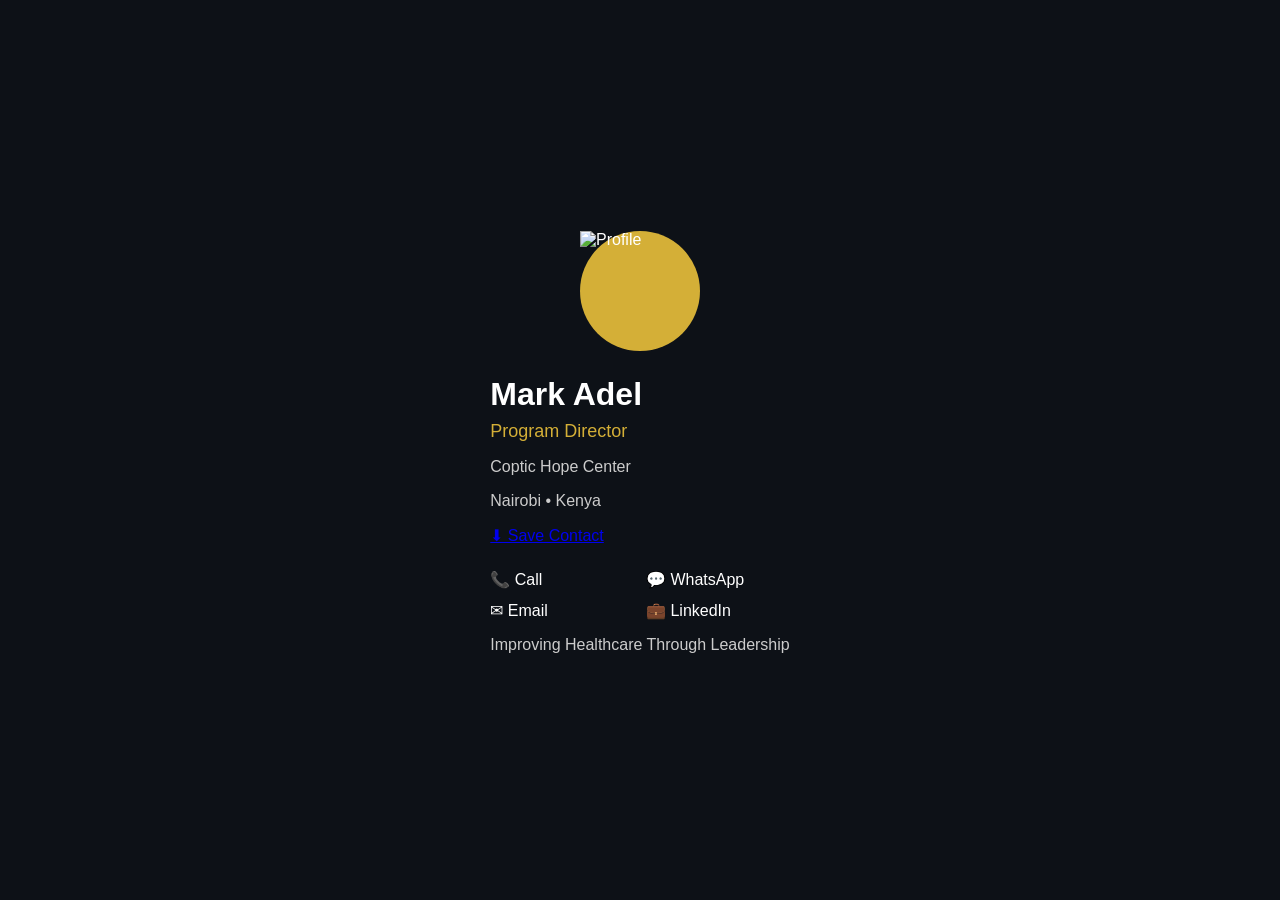
==== index.html @ cf298c5e "Refactor index.html to enhance structure and styling" ====
<!DOCTYPE html>
<html lang="en">
<head>

<meta charset="UTF-8">
<meta name="viewport" content="width=device-width, initial-scale=1.0">

<title>Mark Adel</title>

<link rel="stylesheet" href="style.css">

<link rel="preconnect" href="https://fonts.googleapis.com">
<link rel="preconnect" href="https://fonts.gstatic.com" crossorigin>

<link href="https://fonts.googleapis.com/css2?family=Cormorant+Garamond:wght@600;700&family=Inter:wght@300;400;500;600&display=swap" rel="stylesheet">

</head>

<body>

<div class="background"></div>

<div class="glass-card">

<div class="gold-glow"></div>

<div class="photo">

<img src="assets/images/profile.jpg"
id="profileImage"
alt="Profile">

</div>

<h1 id="name">
Loading...
</h1>

<h2 id="title">
</h2>

<p id="organization">
</p>

<p class="location">

Nairobi • Kenya

</p>

<div class="main-action">

<a
id="saveContact"
href="Mark_Adel.vcf"
class="save-button">

⬇ Save Contact

</a>

</div>

<div class="actions">

<a
id="callButton"
class="action">

📞

<span>Call</span>

</a>

<a
id="whatsappButton"
class="action">

💬

<span>WhatsApp</span>

</a>

<a
id="emailButton"
class="action">

✉

<span>Email</span>

</a>

<a
id="linkedinButton"
class="action">

💼

<span>LinkedIn</span>

</a>

</div>

<p class="quote">

Improving Healthcare Through Leadership

</p>

</div>

<script src="script.js"></script>

</body>
</html>
---- style.css ----
body{
    margin:0;
    background:#0d1117;
    color:white;
    font-family:Arial, Helvetica, sans-serif;
    display:flex;
    justify-content:center;
    align-items:center;
    min-height:100vh;
    padding:20px;
    box-sizing:border-box;
}

.card{
    width:360px;
    max-width:100%;
    background:#161b22;
    border-radius:20px;
    padding:40px;
    text-align:center;
    box-shadow:0 15px 40px rgba(0,0,0,.45);
    box-sizing:border-box;
}

.photo{
    width:120px;
    height:120px;
    border-radius:50%;
    background:#d4af37;
    margin:auto;
    margin-bottom:25px;
}

h1{
    margin:0;
}

h2{
    margin-top:8px;
    color:#d4af37;
    font-size:18px;
    font-weight:normal;
}

p{
    color:#cccccc;
}

button{
    margin-top:25px;
    width:100%;
    height:50px;
    border:none;
    border-radius:10px;
    background:#d4af37;
    color:black;
    font-size:18px;
    cursor:pointer;
}
.actions{
    margin-top:25px;
    display:grid;
    grid-template-columns:1fr 1fr;
    gap:12px;
}

.action-button{
    min-height:48px;
    display:flex;
    justify-content:center;
    align-items:center;
    border-radius:10px;
    background:#d4af37;
    color:black;
    text-decoration:none;
    font-size:16px;
    font-weight:bold;
    transition:transform .2s ease, filter .2s ease;
}

.action-button:hover{
    transform:translateY(-2px);
    filter:brightness(1.08);
}
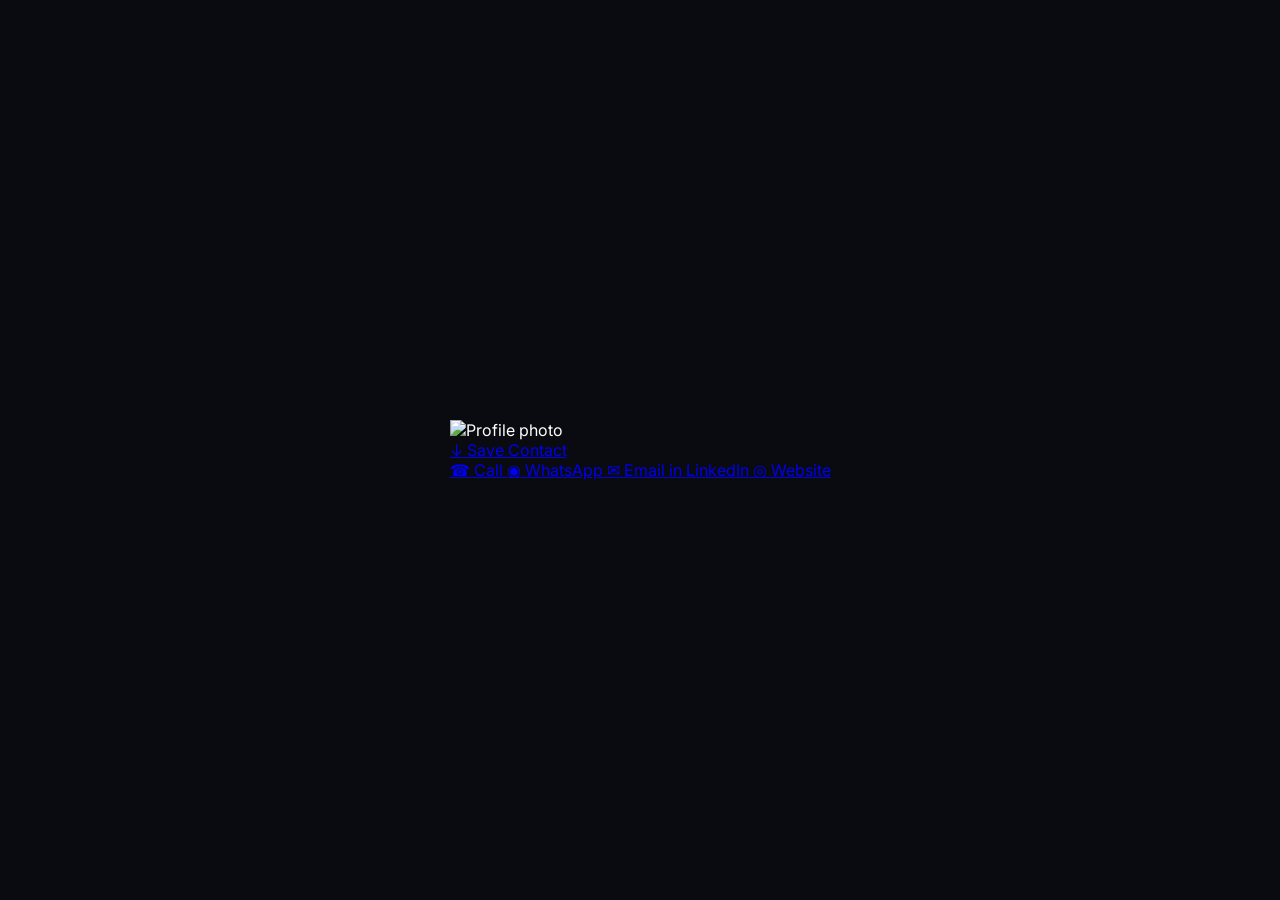
==== commit f8116872: "Refactor index.html structure and content" ====
--- a/index.html
+++ b/index.html
@@ -1,119 +1,94 @@
 <!DOCTYPE html>
 <html lang="en">
 <head>
+  <meta charset="UTF-8">
+  <meta name="viewport" content="width=device-width, initial-scale=1.0">
 
-<meta charset="UTF-8">
-<meta name="viewport" content="width=device-width, initial-scale=1.0">
+  <title>Digital Contact Card</title>
 
-<title>Mark Adel</title>
+  <link rel="stylesheet" href="style.css">
 
-<link rel="stylesheet" href="style.css">
-
-<link rel="preconnect" href="https://fonts.googleapis.com">
-<link rel="preconnect" href="https://fonts.gstatic.com" crossorigin>
-
-<link href="https://fonts.googleapis.com/css2?family=Cormorant+Garamond:wght@600;700&family=Inter:wght@300;400;500;600&display=swap" rel="stylesheet">
-
+  <link rel="preconnect" href="https://fonts.googleapis.com">
+  <link rel="preconnect" href="https://fonts.gstatic.com" crossorigin>
+  <link href="https://fonts.googleapis.com/css2?family=Cormorant+Garamond:wght@600;700&family=Inter:wght@400;500;600;700&display=swap" rel="stylesheet">
 </head>
 
 <body>
 
-<div class="background"></div>
+  <main class="page-shell">
 
-<div class="glass-card">
+    <section class="contact-card">
 
-<div class="gold-glow"></div>
+      <div class="ambient ambient-top"></div>
+      <div class="ambient ambient-bottom"></div>
 
-<div class="photo">
+      <div class="profile-section">
 
-<img src="assets/images/profile.jpg"
-id="profileImage"
-alt="Profile">
+        <div class="photo-frame">
+          <img
+            id="profilePhoto"
+            class="profile-photo"
+            src=""
+            alt="Profile photo"
+          >
+        </div>
 
-</div>
+        <h1 id="profileName" class="profile-name"></h1>
 
-<h1 id="name">
-Loading...
-</h1>
+        <p id="profileTitle" class="profile-title"></p>
 
-<h2 id="title">
-</h2>
+        <p id="profileOrganization" class="profile-organization"></p>
 
-<p id="organization">
-</p>
+        <p id="profileLocation" class="profile-location"></p>
 
-<p class="location">
+      </div>
 
-Nairobi • Kenya
+      <a
+        id="saveContactButton"
+        class="save-contact-button"
+        href="#"
+        download
+      >
+        <span class="button-icon">↓</span>
+        <span>Save Contact</span>
+      </a>
 
-</p>
+      <div class="action-grid">
 
-<div class="main-action">
+        <a id="callButton" class="action-card" href="#">
+          <span class="action-icon">☎</span>
+          <span class="action-label">Call</span>
+        </a>
 
-<a
-id="saveContact"
-href="Mark_Adel.vcf"
-class="save-button">
+        <a id="whatsappButton" class="action-card" href="#" target="_blank" rel="noopener">
+          <span class="action-icon">◉</span>
+          <span class="action-label">WhatsApp</span>
+        </a>
 
-⬇ Save Contact
+        <a id="emailButton" class="action-card" href="#">
+          <span class="action-icon">✉</span>
+          <span class="action-label">Email</span>
+        </a>
 
-</a>
+        <a id="linkedinButton" class="action-card" href="#" target="_blank" rel="noopener">
+          <span class="action-icon linkedin-icon">in</span>
+          <span class="action-label">LinkedIn</span>
+        </a>
 
-</div>
+        <a id="websiteButton" class="action-card action-card-wide" href="#" target="_blank" rel="noopener">
+          <span class="action-icon">◎</span>
+          <span class="action-label">Website</span>
+        </a>
 
-<div class="actions">
+      </div>
 
-<a
-id="callButton"
-class="action">
+      <p id="profileTagline" class="profile-tagline"></p>
 
-📞
+    </section>
 
-<span>Call</span>
+  </main>
 
-</a>
-
-<a
-id="whatsappButton"
-class="action">
-
-💬
-
-<span>WhatsApp</span>
-
-</a>
-
-<a
-id="emailButton"
-class="action">
-
-✉
-
-<span>Email</span>
-
-</a>
-
-<a
-id="linkedinButton"
-class="action">
-
-💼
-
-<span>LinkedIn</span>
-
-</a>
-
-</div>
-
-<p class="quote">
-
-Improving Healthcare Through Leadership
-
-</p>
-
-</div>
-
-<script src="script.js"></script>
+  <script src="script.js"></script>
 
 </body>
 </html>
--- a/style.css
+++ b/style.css
@@ -1,85 +1,373 @@
+/* ---------- GOOGLE FONTS ---------- */
+
+*{
+    margin:0;
+    padding:0;
+    box-sizing:border-box;
+}
 
 body{
-    margin:0;
-    background:#0d1117;
+
+    font-family:'Inter',sans-serif;
+
+    background:#090B10;
+
     color:white;
-    font-family:Arial, Helvetica, sans-serif;
+
+    min-height:100vh;
+
     display:flex;
+
     justify-content:center;
+
     align-items:center;
-    min-height:100vh;
-    padding:20px;
-    box-sizing:border-box;
-}
-
-.card{
-    width:360px;
-    max-width:100%;
-    background:#161b22;
-    border-radius:20px;
-    padding:40px;
+
+    overflow:hidden;
+
+}
+
+/* ---------- BACKGROUND ---------- */
+
+.background{
+
+    position:fixed;
+
+    inset:0;
+
+    background:
+
+    radial-gradient(circle at top,
+    rgba(212,175,55,.22),
+    transparent 40%),
+
+    radial-gradient(circle at bottom,
+    rgba(255,255,255,.05),
+    transparent 50%),
+
+    #090B10;
+
+}
+
+/* ---------- CARD ---------- */
+
+.glass-card{
+
+    position:relative;
+
+    width:min(420px,92vw);
+
+    padding:45px;
+
+    border-radius:32px;
+
+    background:rgba(255,255,255,.06);
+
+    backdrop-filter:blur(24px);
+
+    -webkit-backdrop-filter:blur(24px);
+
+    border:1px solid rgba(255,255,255,.10);
+
+    box-shadow:
+
+    0 25px 60px rgba(0,0,0,.45),
+
+    inset 0 1px rgba(255,255,255,.08);
+
     text-align:center;
-    box-shadow:0 15px 40px rgba(0,0,0,.45);
-    box-sizing:border-box;
-}
+
+    overflow:hidden;
+
+}
+
+/* ---------- GOLD GLOW ---------- */
+
+.gold-glow{
+
+    position:absolute;
+
+    width:320px;
+
+    height:320px;
+
+    border-radius:50%;
+
+    background:
+
+    radial-gradient(circle,
+
+    rgba(212,175,55,.30),
+
+    transparent 70%);
+
+    top:-170px;
+
+    left:50%;
+
+    transform:translateX(-50%);
+
+}
+
+/* ---------- PHOTO ---------- */
 
 .photo{
-    width:120px;
-    height:120px;
+
+    position:relative;
+
+    width:150px;
+
+    height:150px;
+
+    margin:auto;
+
     border-radius:50%;
-    background:#d4af37;
-    margin:auto;
-    margin-bottom:25px;
-}
+
+    overflow:hidden;
+
+    border:3px solid rgba(212,175,55,.9);
+
+    box-shadow:
+
+    0 0 35px rgba(212,175,55,.25);
+
+    margin-bottom:28px;
+
+}
+
+.photo img{
+
+    width:100%;
+
+    height:100%;
+
+    object-fit:cover;
+
+}
+
+/* ---------- NAME ---------- */
 
 h1{
-    margin:0;
+
+    font-family:'Cormorant Garamond',serif;
+
+    font-size:48px;
+
+    font-weight:700;
+
+    letter-spacing:.5px;
+
 }
 
 h2{
+
     margin-top:8px;
-    color:#d4af37;
+
+    color:#D4AF37;
+
+    font-weight:500;
+
     font-size:18px;
-    font-weight:normal;
-}
-
-p{
-    color:#cccccc;
-}
-
-button{
-    margin-top:25px;
+
+}
+
+#organization{
+
+    margin-top:8px;
+
+    color:#C8C8C8;
+
+}
+
+.location{
+
+    margin-top:10px;
+
+    color:#9f9f9f;
+
+    font-size:14px;
+
+}
+/* ---------- SAVE CONTACT BUTTON ---------- */
+
+.main-action{
+
+    margin-top:32px;
+
+}
+
+.save-button{
+
+    display:block;
+
     width:100%;
-    height:50px;
-    border:none;
-    border-radius:10px;
-    background:#d4af37;
-    color:black;
+
+    padding:18px;
+
+    border-radius:18px;
+
+    text-decoration:none;
+
+    font-weight:700;
+
     font-size:18px;
-    cursor:pointer;
-}
+
+    color:#111;
+
+    background:linear-gradient(
+        135deg,
+        #F4D77A,
+        #D4AF37,
+        #B8860B
+    );
+
+    transition:.30s;
+
+    box-shadow:
+    0 15px 35px rgba(212,175,55,.25);
+
+}
+
+.save-button:hover{
+
+    transform:translateY(-3px);
+
+    box-shadow:
+    0 20px 45px rgba(212,175,55,.45);
+
+}
+
+/* ---------- ACTIONS ---------- */
+
 .actions{
-    margin-top:25px;
+
+    margin-top:28px;
+
     display:grid;
-    grid-template-columns:1fr 1fr;
-    gap:12px;
-}
-
-.action-button{
-    min-height:48px;
+
+    grid-template-columns:repeat(2,1fr);
+
+    gap:18px;
+
+}
+
+.action{
+
+    background:rgba(255,255,255,.05);
+
+    border:1px solid rgba(255,255,255,.08);
+
+    border-radius:18px;
+
+    padding:22px 15px;
+
+    color:white;
+
+    text-decoration:none;
+
     display:flex;
+
+    flex-direction:column;
+
+    align-items:center;
+
     justify-content:center;
-    align-items:center;
-    border-radius:10px;
-    background:#d4af37;
-    color:black;
-    text-decoration:none;
-    font-size:16px;
-    font-weight:bold;
-    transition:transform .2s ease, filter .2s ease;
-}
-
-.action-button:hover{
-    transform:translateY(-2px);
-    filter:brightness(1.08);
-}
+
+    gap:10px;
+
+    font-size:28px;
+
+    transition:.30s;
+
+    backdrop-filter:blur(8px);
+
+}
+
+.action span{
+
+    font-size:14px;
+
+    font-weight:600;
+
+}
+
+.action:hover{
+
+    transform:translateY(-6px);
+
+    border-color:#D4AF37;
+
+    box-shadow:
+
+    0 12px 35px rgba(212,175,55,.18);
+
+}
+
+/* ---------- QUOTE ---------- */
+
+.quote{
+
+    margin-top:38px;
+
+    color:#D4AF37;
+
+    font-size:15px;
+
+    font-style:italic;
+
+    line-height:1.7;
+
+}
+
+/* ---------- MOBILE ---------- */
+
+@media(max-width:480px){
+
+.glass-card{
+
+padding:32px 24px;
+
+}
+
+.photo{
+
+width:130px;
+
+height:130px;
+
+}
+
+h1{
+
+font-size:38px;
+
+}
+
+}
+
+/* ---------- ANIMATION ---------- */
+
+.glass-card{
+
+animation:fadeUp .8s ease;
+
+}
+
+@keyframes fadeUp{
+
+from{
+
+opacity:0;
+
+transform:translateY(40px);
+
+}
+
+to{
+
+opacity:1;
+
+transform:translateY(0);
+
+}
+
+}
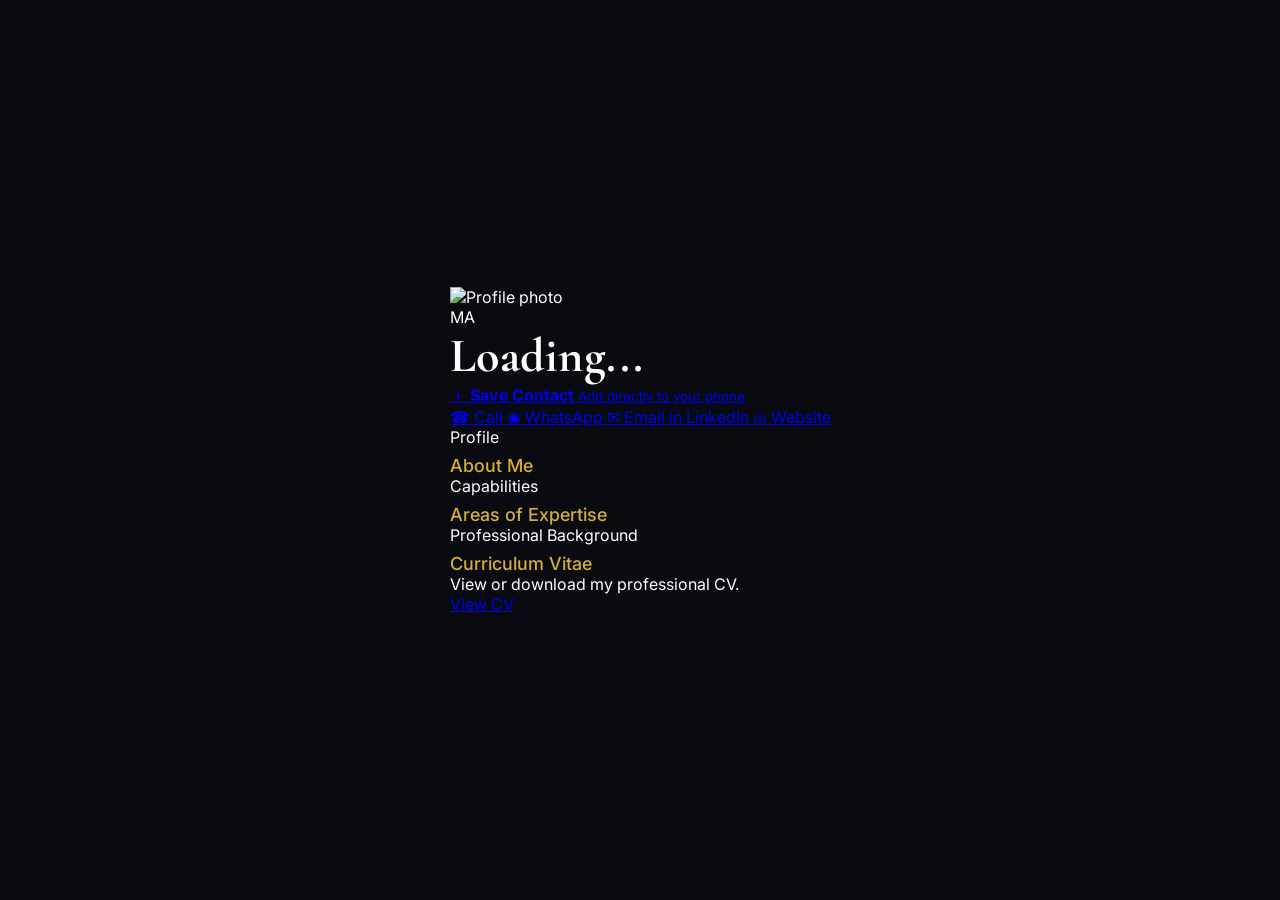
==== commit f4e17a22: "Refactor index.html for improved structure and semantics" ====
--- a/index.html
+++ b/index.html
@@ -2,27 +2,42 @@
 <html lang="en">
 <head>
   <meta charset="UTF-8">
-  <meta name="viewport" content="width=device-width, initial-scale=1.0">
-
-  <title>Digital Contact Card</title>
+
+  <meta
+    name="viewport"
+    content="width=device-width, initial-scale=1.0"
+  >
+
+  <meta
+    name="description"
+    content="Digital contact card and professional profile"
+  >
+
+  <title>Mark Adel</title>
 
   <link rel="stylesheet" href="style.css">
 
   <link rel="preconnect" href="https://fonts.googleapis.com">
   <link rel="preconnect" href="https://fonts.gstatic.com" crossorigin>
-  <link href="https://fonts.googleapis.com/css2?family=Cormorant+Garamond:wght@600;700&family=Inter:wght@400;500;600;700&display=swap" rel="stylesheet">
+
+  <link
+    href="https://fonts.googleapis.com/css2?family=Cormorant+Garamond:wght@600;700&family=Inter:wght@400;500;600;700&display=swap"
+    rel="stylesheet"
+  >
 </head>
 
 <body>
 
-  <main class="page-shell">
-
-    <section class="contact-card">
-
-      <div class="ambient ambient-top"></div>
-      <div class="ambient ambient-bottom"></div>
-
-      <div class="profile-section">
+  <div class="page-background">
+    <div class="background-orb background-orb-one"></div>
+    <div class="background-orb background-orb-two"></div>
+  </div>
+
+  <main class="page-container">
+
+    <section id="contactCard" class="contact-card">
+
+      <header class="profile-header">
 
         <div class="photo-frame">
           <img
@@ -31,17 +46,29 @@
             src=""
             alt="Profile photo"
           >
+
+          <div id="photoFallback" class="photo-fallback">
+            MA
+          </div>
         </div>
 
-        <h1 id="profileName" class="profile-name"></h1>
+        <h1 id="profileName" class="profile-name">
+          Loading...
+        </h1>
 
         <p id="profileTitle" class="profile-title"></p>
 
-        <p id="profileOrganization" class="profile-organization"></p>
-
-        <p id="profileLocation" class="profile-location"></p>
-
-      </div>
+        <p
+          id="profileOrganization"
+          class="profile-organization"
+        ></p>
+
+        <p
+          id="profileLocation"
+          class="profile-location"
+        ></p>
+
+      </header>
 
       <a
         id="saveContactButton"
@@ -49,40 +76,128 @@
         href="#"
         download
       >
-        <span class="button-icon">↓</span>
-        <span>Save Contact</span>
+        <span class="save-contact-icon">＋</span>
+
+        <span>
+          <strong>Save Contact</strong>
+          <small>Add directly to your phone</small>
+        </span>
       </a>
 
-      <div class="action-grid">
-
-        <a id="callButton" class="action-card" href="#">
+      <div id="actionGrid" class="action-grid">
+
+        <a
+          id="callButton"
+          class="action-button"
+          href="#"
+        >
           <span class="action-icon">☎</span>
           <span class="action-label">Call</span>
         </a>
 
-        <a id="whatsappButton" class="action-card" href="#" target="_blank" rel="noopener">
+        <a
+          id="whatsappButton"
+          class="action-button"
+          href="#"
+          target="_blank"
+          rel="noopener"
+        >
           <span class="action-icon">◉</span>
           <span class="action-label">WhatsApp</span>
         </a>
 
-        <a id="emailButton" class="action-card" href="#">
+        <a
+          id="emailButton"
+          class="action-button"
+          href="#"
+        >
           <span class="action-icon">✉</span>
           <span class="action-label">Email</span>
         </a>
 
-        <a id="linkedinButton" class="action-card" href="#" target="_blank" rel="noopener">
+        <a
+          id="linkedinButton"
+          class="action-button"
+          href="#"
+          target="_blank"
+          rel="noopener"
+        >
           <span class="action-icon linkedin-icon">in</span>
           <span class="action-label">LinkedIn</span>
         </a>
 
-        <a id="websiteButton" class="action-card action-card-wide" href="#" target="_blank" rel="noopener">
+        <a
+          id="websiteButton"
+          class="action-button action-button-wide"
+          href="#"
+          target="_blank"
+          rel="noopener"
+        >
           <span class="action-icon">◎</span>
           <span class="action-label">Website</span>
         </a>
 
       </div>
 
-      <p id="profileTagline" class="profile-tagline"></p>
+      <p
+        id="profileTagline"
+        class="profile-tagline"
+      ></p>
+
+    </section>
+
+    <section
+      id="executiveSection"
+      class="executive-section"
+    >
+
+      <article
+        id="aboutSection"
+        class="profile-panel"
+      >
+        <span class="section-label">Profile</span>
+
+        <h2>About Me</h2>
+
+        <p id="aboutText"></p>
+      </article>
+
+      <article
+        id="expertiseSection"
+        class="profile-panel"
+      >
+        <span class="section-label">Capabilities</span>
+
+        <h2>Areas of Expertise</h2>
+
+        <div
+          id="expertiseList"
+          class="expertise-list"
+        ></div>
+      </article>
+
+      <article
+        id="cvSection"
+        class="profile-panel"
+      >
+        <span class="section-label">Professional Background</span>
+
+        <h2>Curriculum Vitae</h2>
+
+        <p>
+          View or download my professional CV.
+        </p>
+
+        <a
+          id="cvButton"
+          class="secondary-button"
+          href="#"
+          target="_blank"
+          rel="noopener"
+        >
+          View CV
+        </a>
+      </article>
 
     </section>
 
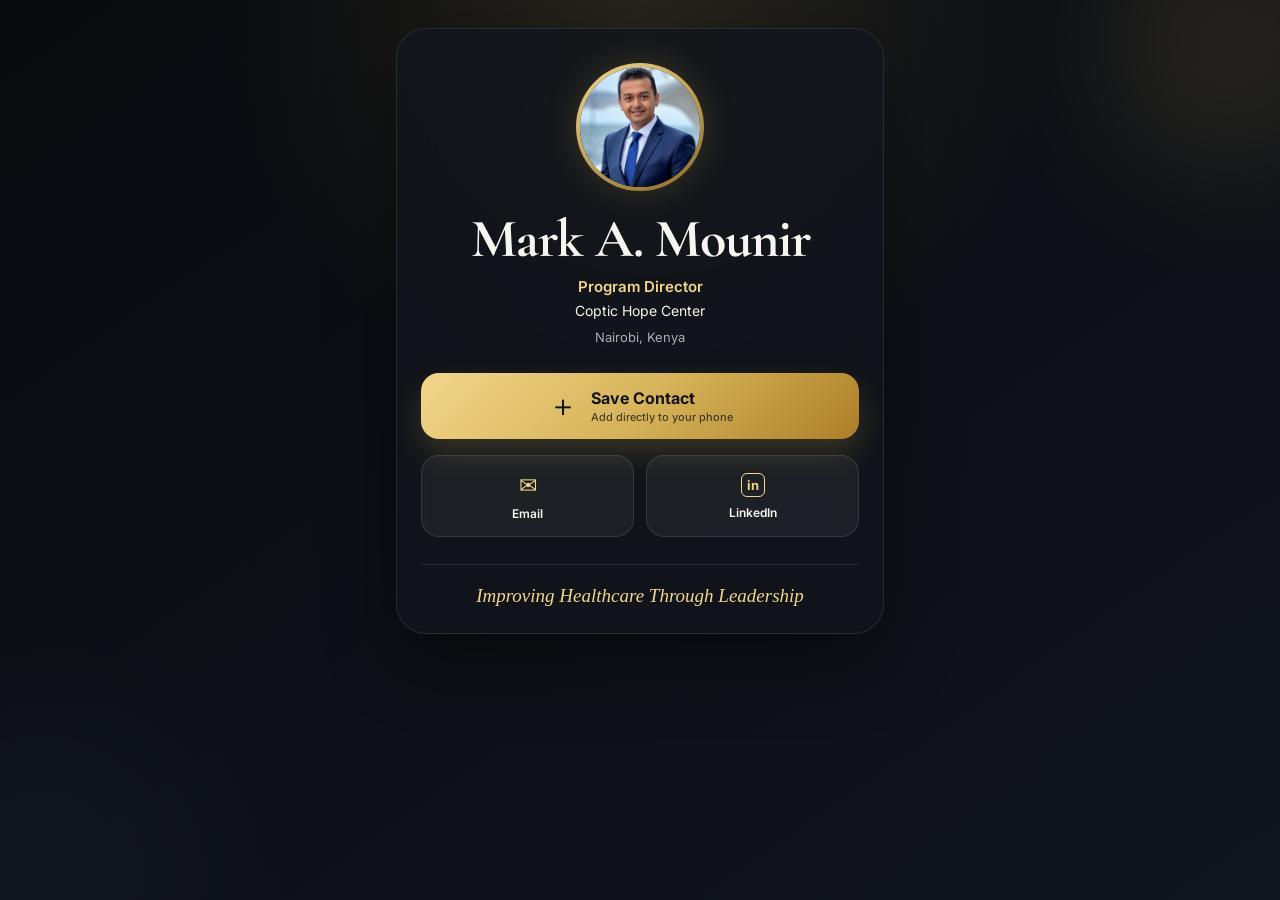
==== commit e61083a3: "Add files via upload" ====
--- a/index.html
+++ b/index.html
@@ -203,6 +203,7 @@
 
   </main>
 
+  <script src="analytics.js"></script>
   <script src="script.js"></script>
 
 </body>
--- a/style.css
+++ b/style.css
@@ -1,373 +1,350 @@
-/* ---------- GOOGLE FONTS ---------- */
-
-*{
-    margin:0;
-    padding:0;
-    box-sizing:border-box;
-}
-
-body{
-
-    font-family:'Inter',sans-serif;
-
-    background:#090B10;
-
-    color:white;
-
-    min-height:100vh;
-
-    display:flex;
-
-    justify-content:center;
-
-    align-items:center;
-
-    overflow:hidden;
-
-}
-
-/* ---------- BACKGROUND ---------- */
-
-.background{
-
-    position:fixed;
-
-    inset:0;
-
-    background:
-
-    radial-gradient(circle at top,
-    rgba(212,175,55,.22),
-    transparent 40%),
-
-    radial-gradient(circle at bottom,
-    rgba(255,255,255,.05),
-    transparent 50%),
-
-    #090B10;
-
-}
-
-/* ---------- CARD ---------- */
-
-.glass-card{
-
-    position:relative;
-
-    width:min(420px,92vw);
-
-    padding:45px;
-
-    border-radius:32px;
-
-    background:rgba(255,255,255,.06);
-
-    backdrop-filter:blur(24px);
-
-    -webkit-backdrop-filter:blur(24px);
-
-    border:1px solid rgba(255,255,255,.10);
-
-    box-shadow:
-
-    0 25px 60px rgba(0,0,0,.45),
-
-    inset 0 1px rgba(255,255,255,.08);
-
-    text-align:center;
-
-    overflow:hidden;
-
-}
-
-/* ---------- GOLD GLOW ---------- */
-
-.gold-glow{
-
-    position:absolute;
-
-    width:320px;
-
-    height:320px;
-
-    border-radius:50%;
-
-    background:
-
-    radial-gradient(circle,
-
-    rgba(212,175,55,.30),
-
-    transparent 70%);
-
-    top:-170px;
-
-    left:50%;
-
-    transform:translateX(-50%);
-
-}
-
-/* ---------- PHOTO ---------- */
-
-.photo{
-
-    position:relative;
-
-    width:150px;
-
-    height:150px;
-
-    margin:auto;
-
-    border-radius:50%;
-
-    overflow:hidden;
-
-    border:3px solid rgba(212,175,55,.9);
-
-    box-shadow:
-
-    0 0 35px rgba(212,175,55,.25);
-
-    margin-bottom:28px;
-
-}
-
-.photo img{
-
-    width:100%;
-
-    height:100%;
-
-    object-fit:cover;
-
-}
-
-/* ---------- NAME ---------- */
-
-h1{
-
-    font-family:'Cormorant Garamond',serif;
-
-    font-size:48px;
-
-    font-weight:700;
-
-    letter-spacing:.5px;
-
-}
-
-h2{
-
-    margin-top:8px;
-
-    color:#D4AF37;
-
-    font-weight:500;
-
-    font-size:18px;
-
-}
-
-#organization{
-
-    margin-top:8px;
-
-    color:#C8C8C8;
-
-}
-
-.location{
-
-    margin-top:10px;
-
-    color:#9f9f9f;
-
-    font-size:14px;
-
-}
-/* ---------- SAVE CONTACT BUTTON ---------- */
-
-.main-action{
-
-    margin-top:32px;
-
-}
-
-.save-button{
-
-    display:block;
-
-    width:100%;
-
-    padding:18px;
-
-    border-radius:18px;
-
-    text-decoration:none;
-
-    font-weight:700;
-
-    font-size:18px;
-
-    color:#111;
-
-    background:linear-gradient(
-        135deg,
-        #F4D77A,
-        #D4AF37,
-        #B8860B
-    );
-
-    transition:.30s;
-
-    box-shadow:
-    0 15px 35px rgba(212,175,55,.25);
-
-}
-
-.save-button:hover{
-
-    transform:translateY(-3px);
-
-    box-shadow:
-    0 20px 45px rgba(212,175,55,.45);
-
-}
-
-/* ---------- ACTIONS ---------- */
-
-.actions{
-
-    margin-top:28px;
-
-    display:grid;
-
-    grid-template-columns:repeat(2,1fr);
-
-    gap:18px;
-
-}
-
-.action{
-
-    background:rgba(255,255,255,.05);
-
-    border:1px solid rgba(255,255,255,.08);
-
-    border-radius:18px;
-
-    padding:22px 15px;
-
-    color:white;
-
-    text-decoration:none;
-
-    display:flex;
-
-    flex-direction:column;
-
-    align-items:center;
-
-    justify-content:center;
-
-    gap:10px;
-
-    font-size:28px;
-
-    transition:.30s;
-
-    backdrop-filter:blur(8px);
-
-}
-
-.action span{
-
-    font-size:14px;
-
-    font-weight:600;
-
-}
-
-.action:hover{
-
-    transform:translateY(-6px);
-
-    border-color:#D4AF37;
-
-    box-shadow:
-
-    0 12px 35px rgba(212,175,55,.18);
-
-}
-
-/* ---------- QUOTE ---------- */
-
-.quote{
-
-    margin-top:38px;
-
-    color:#D4AF37;
-
-    font-size:15px;
-
-    font-style:italic;
-
-    line-height:1.7;
-
-}
-
-/* ---------- MOBILE ---------- */
-
-@media(max-width:480px){
-
-.glass-card{
-
-padding:32px 24px;
-
-}
-
-.photo{
-
-width:130px;
-
-height:130px;
-
-}
-
-h1{
-
-font-size:38px;
-
-}
-
-}
-
-/* ---------- ANIMATION ---------- */
-
-.glass-card{
-
-animation:fadeUp .8s ease;
-
-}
-
-@keyframes fadeUp{
-
-from{
-
-opacity:0;
-
-transform:translateY(40px);
-
-}
-
-to{
-
-opacity:1;
-
-transform:translateY(0);
-
-}
-
-}
+* {
+  box-sizing: border-box;
+  margin: 0;
+  padding: 0;
+}
+
+:root {
+  --background: #080a0e;
+  --panel: rgba(18, 21, 28, 0.82);
+  --panel-soft: rgba(255, 255, 255, 0.055);
+  --border: rgba(255, 255, 255, 0.1);
+  --gold: #d7b45a;
+  --gold-light: #f1d68b;
+  --text: #f7f5ef;
+  --muted: #a9adb7;
+}
+
+html {
+  scroll-behavior: smooth;
+}
+
+body {
+  min-height: 100vh;
+  font-family: "Inter", sans-serif;
+  color: var(--text);
+  background: var(--background);
+}
+
+.page-background {
+  position: fixed;
+  inset: 0;
+  overflow: hidden;
+  z-index: -1;
+  background:
+    radial-gradient(circle at top, rgba(215, 180, 90, 0.14), transparent 38%),
+    linear-gradient(145deg, #080a0e, #11151d);
+}
+
+.background-orb {
+  position: absolute;
+  border-radius: 50%;
+  filter: blur(70px);
+  opacity: 0.45;
+}
+
+.background-orb-one {
+  width: 260px;
+  height: 260px;
+  top: -90px;
+  right: -80px;
+  background: rgba(215, 180, 90, 0.28);
+}
+
+.background-orb-two {
+  width: 320px;
+  height: 320px;
+  bottom: -130px;
+  left: -120px;
+  background: rgba(77, 98, 146, 0.2);
+}
+
+.page-container {
+  width: min(100%, 520px);
+  margin: 0 auto;
+  padding: 28px 16px 56px;
+}
+
+.contact-card {
+  position: relative;
+  padding: 34px 24px 26px;
+  border: 1px solid var(--border);
+  border-radius: 30px;
+  background: var(--panel);
+  backdrop-filter: blur(24px);
+  -webkit-backdrop-filter: blur(24px);
+  box-shadow: 0 28px 70px rgba(0, 0, 0, 0.42);
+  overflow: hidden;
+}
+
+.profile-header {
+  text-align: center;
+}
+
+.photo-frame {
+  width: 128px;
+  height: 128px;
+  margin: 0 auto 22px;
+  position: relative;
+  border-radius: 50%;
+  padding: 4px;
+  background: linear-gradient(145deg, var(--gold-light), #8c6b24);
+  box-shadow: 0 0 34px rgba(215, 180, 90, 0.2);
+}
+
+.profile-photo,
+.photo-fallback {
+  width: 100%;
+  height: 100%;
+  border-radius: 50%;
+}
+
+.profile-photo {
+  display: none;
+  object-fit: cover;
+  background: #141820;
+}
+
+.photo-fallback {
+  display: grid;
+  place-items: center;
+  font-family: "Cormorant Garamond", serif;
+  font-size: 38px;
+  font-weight: 700;
+  color: #111318;
+  background: linear-gradient(145deg, #f2d990, #b98c2f);
+}
+
+.profile-name {
+  font-family: "Cormorant Garamond", serif;
+  font-size: clamp(42px, 11vw, 54px);
+  line-height: 0.95;
+  letter-spacing: -1px;
+}
+
+.profile-title {
+  margin-top: 13px;
+  color: var(--gold-light);
+  font-size: 15px;
+  font-weight: 600;
+}
+
+.profile-organization {
+  margin-top: 6px;
+  color: var(--text);
+  font-size: 14px;
+}
+
+.profile-location {
+  margin-top: 10px;
+  color: var(--muted);
+  font-size: 13px;
+}
+
+.save-contact-button {
+  margin-top: 28px;
+  min-height: 66px;
+  padding: 12px 18px;
+  border-radius: 18px;
+  display: flex;
+  align-items: center;
+  justify-content: center;
+  gap: 13px;
+  color: #111318;
+  text-decoration: none;
+  background: linear-gradient(135deg, var(--gold-light), var(--gold), #ac7f29);
+  box-shadow: 0 14px 30px rgba(215, 180, 90, 0.2);
+  transition: transform 0.2s ease, box-shadow 0.2s ease;
+}
+
+.save-contact-button:hover {
+  transform: translateY(-2px);
+  box-shadow: 0 18px 38px rgba(215, 180, 90, 0.3);
+}
+
+.save-contact-icon {
+  font-size: 30px;
+  font-weight: 300;
+}
+
+.save-contact-button span:last-child {
+  display: flex;
+  flex-direction: column;
+}
+
+.save-contact-button strong {
+  font-size: 16px;
+}
+
+.save-contact-button small {
+  margin-top: 2px;
+  font-size: 11px;
+  font-weight: 500;
+  opacity: 0.72;
+}
+
+.action-grid {
+  margin-top: 16px;
+  display: grid;
+  grid-template-columns: repeat(2, 1fr);
+  gap: 12px;
+}
+
+.action-button {
+  min-height: 82px;
+  padding: 14px 10px;
+  border: 1px solid var(--border);
+  border-radius: 18px;
+  display: flex;
+  flex-direction: column;
+  align-items: center;
+  justify-content: center;
+  gap: 8px;
+  color: var(--text);
+  text-decoration: none;
+  background: var(--panel-soft);
+  transition:
+    transform 0.2s ease,
+    border-color 0.2s ease,
+    background 0.2s ease;
+}
+
+.action-button:hover {
+  transform: translateY(-3px);
+  border-color: rgba(215, 180, 90, 0.55);
+  background: rgba(215, 180, 90, 0.07);
+}
+
+.action-button-wide {
+  grid-column: 1 / -1;
+}
+
+.action-icon {
+  font-size: 22px;
+  color: var(--gold-light);
+}
+
+.linkedin-icon {
+  width: 24px;
+  height: 24px;
+  border: 1px solid var(--gold-light);
+  border-radius: 6px;
+  display: grid;
+  place-items: center;
+  font-size: 13px;
+  font-weight: 700;
+}
+
+.action-label {
+  font-size: 12px;
+  font-weight: 600;
+}
+
+.profile-tagline {
+  margin-top: 27px;
+  padding-top: 20px;
+  border-top: 1px solid var(--border);
+  color: var(--gold-light);
+  font-family: "Cormorant Garamond", serif;
+  font-size: 19px;
+  font-style: italic;
+  text-align: center;
+}
+
+.executive-section {
+  display: grid;
+  gap: 15px;
+  margin-top: 18px;
+}
+
+.profile-panel {
+  padding: 24px;
+  border: 1px solid var(--border);
+  border-radius: 23px;
+  background: rgba(18, 21, 28, 0.72);
+  backdrop-filter: blur(20px);
+  -webkit-backdrop-filter: blur(20px);
+}
+
+.section-label {
+  color: var(--gold);
+  font-size: 10px;
+  font-weight: 700;
+  letter-spacing: 1.5px;
+  text-transform: uppercase;
+}
+
+.profile-panel h2 {
+  margin-top: 8px;
+  font-family: "Cormorant Garamond", serif;
+  font-size: 29px;
+}
+
+.profile-panel p {
+  margin-top: 11px;
+  color: var(--muted);
+  font-size: 14px;
+  line-height: 1.7;
+}
+
+.expertise-list {
+  margin-top: 15px;
+  display: flex;
+  flex-wrap: wrap;
+  gap: 9px;
+}
+
+.expertise-item {
+  padding: 9px 12px;
+  border: 1px solid var(--border);
+  border-radius: 999px;
+  color: var(--text);
+  background: var(--panel-soft);
+  font-size: 12px;
+}
+
+.secondary-button {
+  display: inline-flex;
+  margin-top: 18px;
+  min-height: 44px;
+  padding: 0 18px;
+  border: 1px solid rgba(215, 180, 90, 0.5);
+  border-radius: 13px;
+  align-items: center;
+  color: var(--gold-light);
+  text-decoration: none;
+  font-size: 13px;
+  font-weight: 600;
+}
+
+.is-hidden {
+  display: none !important;
+}
+
+body.card-layout .executive-section {
+  display: none;
+}
+
+body.profile-layout .executive-section {
+  display: grid;
+}
+
+@media (max-width: 420px) {
+  .page-container {
+    padding: 14px 12px 38px;
+  }
+
+  .contact-card {
+    padding: 28px 18px 22px;
+    border-radius: 25px;
+  }
+
+  .photo-frame {
+    width: 112px;
+    height: 112px;
+  }
+
+  .action-button {
+    min-height: 76px;
+  }
+}
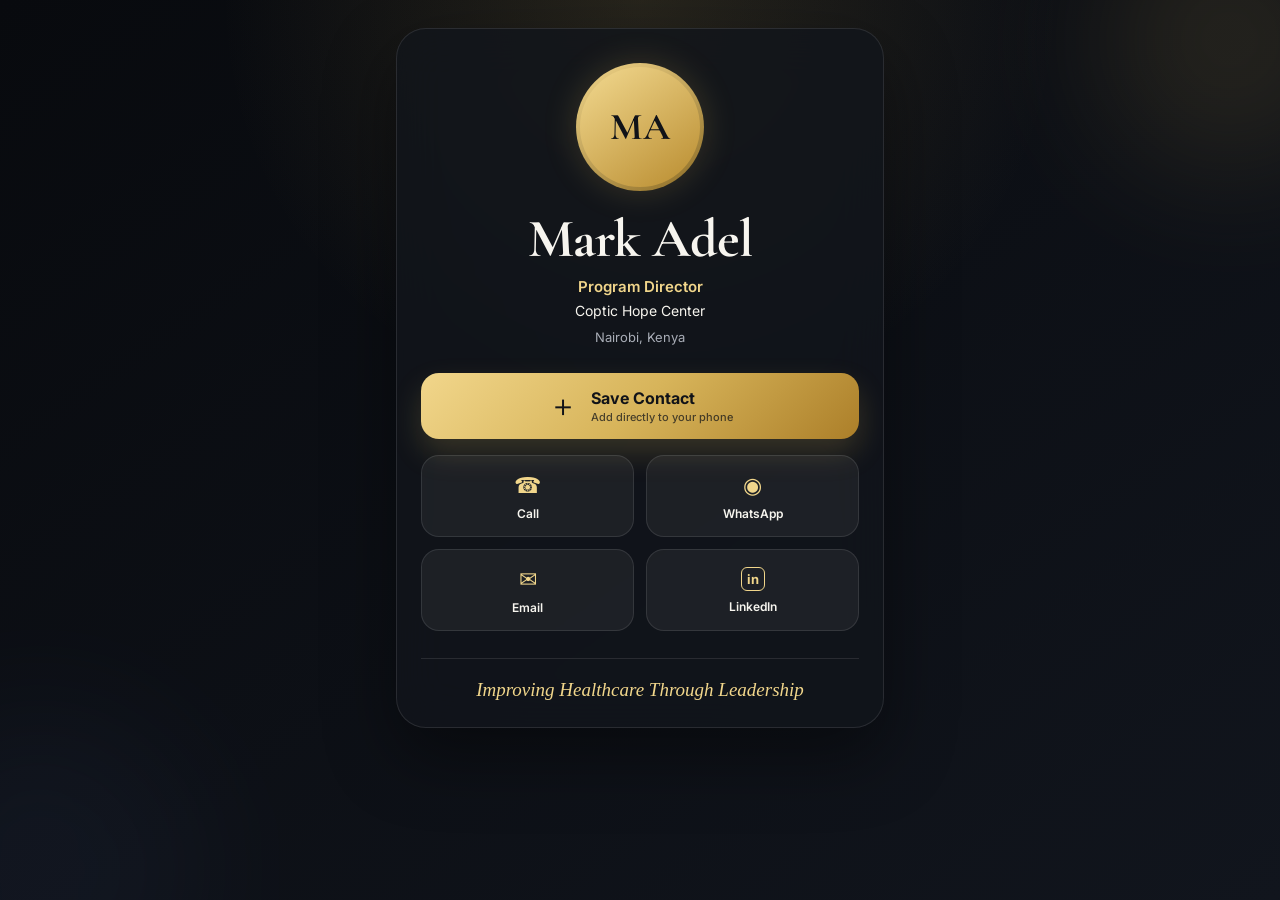
==== commit 37c5371a: "Add files via upload" ====
--- a/index.html
+++ b/index.html
@@ -1,6 +1,16 @@
 <!DOCTYPE html>
 <html lang="en">
 <head>
+  <!-- Google Analytics 4 -->
+  <script async src="https://www.googletagmanager.com/gtag/js?id=G-Y64QEYK6LR"></script>
+  <script>
+    window.dataLayer = window.dataLayer || [];
+    function gtag(){dataLayer.push(arguments);}
+    gtag('js', new Date());
+    gtag('config', 'G-Y64QEYK6LR', {
+      anonymize_ip: true
+    });
+  </script>
   <meta charset="UTF-8">
 
   <meta
@@ -203,7 +213,6 @@
 
   </main>
 
-  <script src="analytics.js"></script>
   <script src="script.js"></script>
 
 </body>
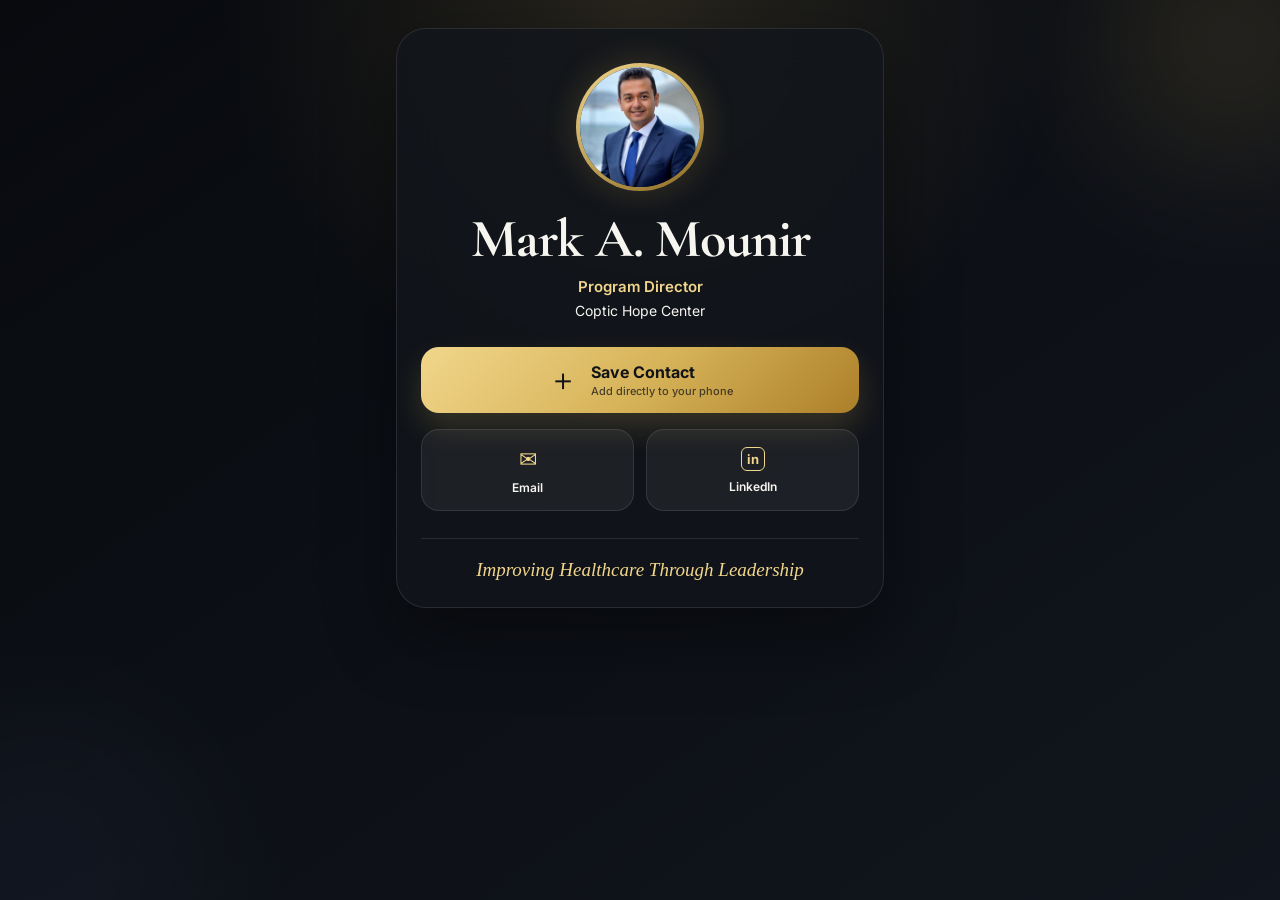
==== commit 23929b1c: "Add files via upload" ====
--- a/index.html
+++ b/index.html
@@ -213,7 +213,7 @@
 
   </main>
 
-  <script src="script.js"></script>
+  <script src="script.js?v=4"></script>
 
 </body>
 </html>
